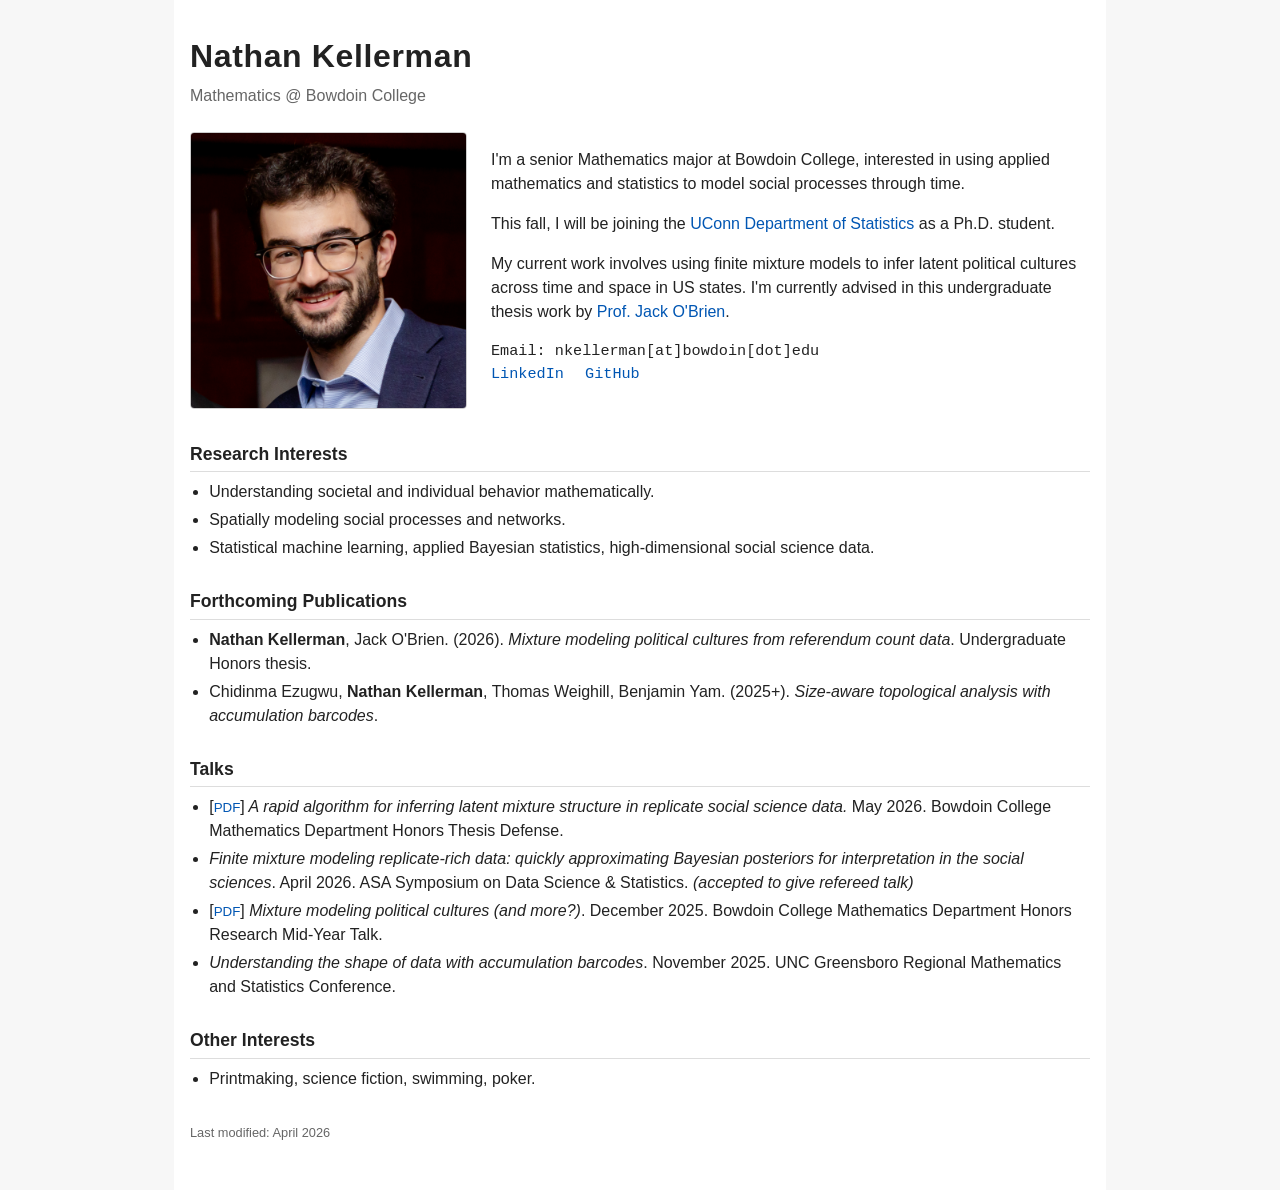
==== index.html @ 4d68c68e "life updates" ====
<!DOCTYPE html>
<html lang="en">
<head> 

  <link rel="shortcut icon" type="image/x-icon" href="images/favicon.png">

  <script src="text-convert.js" defer></script>

  <link rel="stylesheet" href="style.css">
  <meta charset="utf-8">
  <meta name="viewport" content="width=device-width, initial-scale=1">
  <title>Nathan Kellerman</title>
</head>
<body>

<div class="page">

  <header>
    <h1> Nathan Kellerman </h1>
    <h2> Mathematics @ Bowdoin College </h2>

    <div class="intro">
      <img src="images/nk.png">


    <div class="intro-text">
      <p> 
        I'm a senior Mathematics major at Bowdoin College, interested in using applied mathematics and statistics to model social processes through time.
      </p>

       <p> 
        This fall, I will be joining the  <a href="https://statistics.uconn.edu/" target="_blank">UConn Department of Statistics</a> as a Ph.D. student. 
      </p>

      <p>
        My current work involves using finite mixture models to infer latent political cultures across time and space in US states. I'm currently advised in this undergraduate thesis work by <a href="https://cascobayesian.github.io/" target="_blank">Prof. Jack O'Brien</a>.
      </p>

      <div class="contact">
        <div>
          
          Email: <span id="text-convert">npppykwicellppywermans zizi q</span>


        </div>
        <div class="contact-links">
          <a href="http://linkedin.com/in/nathan--kellerman" target="_blank">LinkedIn</a>
          <a href="https://github.com/nathan-kellerman" target="_blank">GitHub</a>
        </div>
      </div>
    </div>
  </div>
  </header>
<main>

    <section id="research">
      <h3>Research Interests</h3>
      <ul>
        <li>Understanding societal and individual behavior mathematically.</li>
        <li>Spatially modeling social processes and networks.</li>
        <li>Statistical machine learning, applied Bayesian statistics, high-dimensional social science data.</li>
    

      </ul>
    </section>

    <section id="publications">
      <h3> Forthcoming Publications</h3> 
      <ul>
        
        <li><b>Nathan Kellerman</b>, Jack O'Brien. (2026). <i>Mixture modeling political cultures from referendum count data</i>. Undergraduate Honors thesis. </li>


        <li>Chidinma Ezugwu, <b>Nathan Kellerman</b>, Thomas Weighill, Benjamin Yam. (2025+). <i>Size-aware topological analysis with accumulation barcodes</i>.</li>
      </ul>
    </section>

    <section id="talks">
      <h3>Talks</h3>
      <ul>

        <li> [<a href="kellerman_UG_thesis_talk.pdf" target=”_blank”><small>PDF</small></a>]<i> A rapid algorithm for inferring latent mixture structure in replicate social science data. </i> May 2026. Bowdoin College Mathematics Department Honors Thesis Defense. </li>

        <li> <i>Finite mixture modeling replicate-rich data: quickly approximating Bayesian posteriors for interpretation in the social sciences</i>. April 2026. ASA Symposium on Data Science & Statistics. <i>(accepted to give refereed talk) </i></li>

        <li> [<a href="kellerman-bbmm-checkin.pdf" target=”_blank”><small>PDF</small></a>] <i>Mixture modeling political cultures (and more?)</i>. December 2025. Bowdoin College Mathematics Department Honors Research Mid-Year Talk.</li>


        <li> <i>Understanding the shape of data with accumulation barcodes</i>. November 2025. UNC Greensboro
        Regional Mathematics and Statistics Conference. </li>
      </ul>
    </section>

    <section id="other">
      <h3>Other Interests</h3>
      <ul>
        <li>Printmaking, science fiction, swimming, poker. </li>
      </ul>
    </section>

  </main>

  <footer>
    Last modified: April 2026
  </footer>

</div>

</body>
</html>
---- style.css ----
body {
  margin: 0;
  padding: 0;
  background-color: #f7f7f7;
  font-family: -apple-system, BlinkMacSystemFont, "Segoe UI", sans-serif;
  line-height: 1.5;
  color: #222;
}

.page {
  max-width: 900px;
  margin: 0 auto;
  padding: 32px 16px 48px;
  background-color: #ffffff;
}


header h1 {
  margin: 0 0 4px;
  font-size: 2rem;
  letter-spacing: 0.02em;
}

header h2 {
  margin: 0;
  font-size: 1rem;
  font-weight: normal;
  color: #666;
}


.intro {
  display: flex;
  align-items: flex-start;
  gap: 24px;
  margin-top: 24px;
  margin-bottom: 32px;
  flex-wrap: wrap;
}

.intro img {
  width: 275px;
  height: auto;
  border: 1px solid #ccc;
  border-radius: 4px;
  object-fit: cover;
}

.intro-text {
  flex: 1 1 240px;
}


.contact {
  margin-top: 12px;
  font-family: "SF Mono", Menlo, Monaco, "Courier New", monospace;
  font-size: 0.95rem;
}

.contact-links a {
  margin-right: 12px;
}



main section {
  margin-bottom: 28px;
}

main h3 {
  font-size: 1.1rem;
  margin-bottom: 8px;
  border-bottom: 1px solid #ddd;
  padding-bottom: 4px;
}

main ul {
  margin: 8px 0 0 1.2em;
  padding: 0;
}

main li {
  margin-bottom: 4px;
}

/* links */

a {
  color: #0056b3;
  text-decoration: none;
}

a:hover {
  text-decoration: underline;
}

/* footer */

footer {
  margin-top: 32px;
  font-size: 0.8rem;
  color: #666;
}

/* mobile viewing */

@media (max-width: 600px) {

  .intro {
    flex-direction: column;
    align-items: center;
  }

  .intro img {
    width: 220px;
    height: 220px;
  }

  header {
    text-align: center;
  }
}
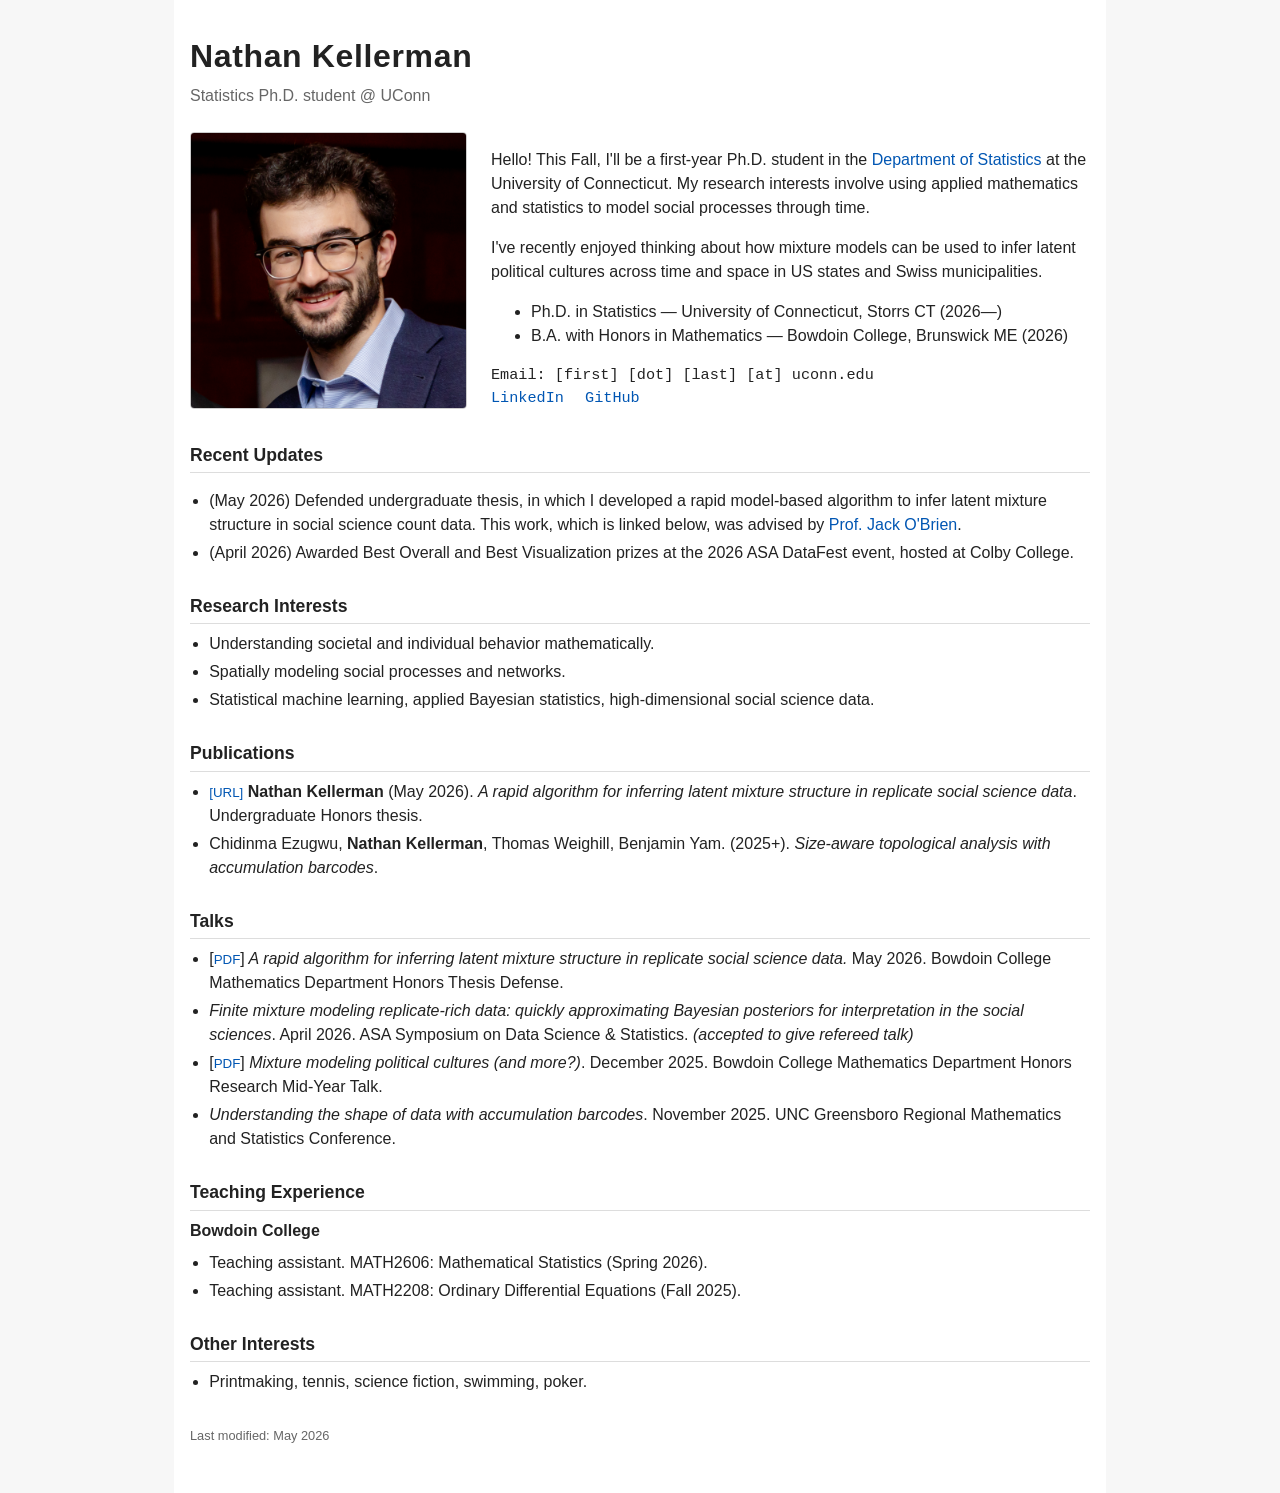
==== commit 10dc168e: "post ug" ====
--- a/index.html
+++ b/index.html
@@ -17,7 +17,7 @@
 
   <header>
     <h1> Nathan Kellerman </h1>
-    <h2> Mathematics @ Bowdoin College </h2>
+    <h2> Statistics Ph.D. student @ UConn </h2>
 
     <div class="intro">
       <img src="images/nk.png">
@@ -25,21 +25,26 @@
 
     <div class="intro-text">
       <p> 
-        I'm a senior Mathematics major at Bowdoin College, interested in using applied mathematics and statistics to model social processes through time.
-      </p>
-
-       <p> 
-        This fall, I will be joining the  <a href="https://statistics.uconn.edu/" target="_blank">UConn Department of Statistics</a> as a Ph.D. student. 
+        Hello! This Fall, I'll be a first-year Ph.D. student in the <a href="https://statistics.uconn.edu/" target="_blank"> Department of Statistics</a> at the University of Connecticut. My research interests involve using applied mathematics and statistics to model social processes through time.
       </p>
 
       <p>
-        My current work involves using finite mixture models to infer latent political cultures across time and space in US states. I'm currently advised in this undergraduate thesis work by <a href="https://cascobayesian.github.io/" target="_blank">Prof. Jack O'Brien</a>.
+        I've recently enjoyed thinking about how mixture models can be used to infer latent political cultures across time and space in US states and Swiss municipalities.
       </p>
+
+      <section id="education">
+      <ul>
+        <li>Ph.D. in Statistics — University of Connecticut, Storrs CT (2026—)</li>
+        <li>
+          B.A. with Honors in Mathematics — Bowdoin College, Brunswick ME (2026)
+        </li>
+      </ul>
+    </section>
 
       <div class="contact">
         <div>
           
-          Email: <span id="text-convert">npppykwicellppywermans zizi q</span>
+          Email: [first] [dot] [last] [at] uconn.edu
 
 
         </div>
@@ -52,6 +57,19 @@
   </div>
   </header>
 <main>
+    <section id='recent_news'>
+      <h3>Recent Updates</h3>
+      <p>
+        <ul>
+          <li>
+          (May 2026) Defended undergraduate thesis, in which I developed a rapid model-based algorithm to infer latent mixture structure in social science count data. This work, which is linked below, was advised by <a href="https://cascobayesian.github.io/" target="_blank">Prof. Jack O'Brien</a>.    
+          </li>
+          <li>
+          (April 2026) Awarded Best Overall and Best Visualization prizes at the 2026 ASA DataFest event, hosted at Colby College.
+          </li>
+      </ul>
+      </p>
+    </section>
 
     <section id="research">
       <h3>Research Interests</h3>
@@ -65,10 +83,10 @@
     </section>
 
     <section id="publications">
-      <h3> Forthcoming Publications</h3> 
+      <h3> Publications</h3>
       <ul>
         
-        <li><b>Nathan Kellerman</b>, Jack O'Brien. (2026). <i>Mixture modeling political cultures from referendum count data</i>. Undergraduate Honors thesis. </li>
+        <li><a href="https://digitalcollections.bowdoin.edu/collection/85" target="_blank"><small>[URL]</small> </a><b>Nathan Kellerman</b> (May 2026). <i>A rapid algorithm for inferring latent mixture structure in replicate social science data</i>. Undergraduate Honors thesis. </li>
 
 
         <li>Chidinma Ezugwu, <b>Nathan Kellerman</b>, Thomas Weighill, Benjamin Yam. (2025+). <i>Size-aware topological analysis with accumulation barcodes</i>.</li>
@@ -79,11 +97,11 @@
       <h3>Talks</h3>
       <ul>
 
-        <li> [<a href="kellerman_UG_thesis_talk.pdf" target=”_blank”><small>PDF</small></a>]<i> A rapid algorithm for inferring latent mixture structure in replicate social science data. </i> May 2026. Bowdoin College Mathematics Department Honors Thesis Defense. </li>
+        <li> [<a href="talks/undergrad/kellerman_UG_thesis_talk.pdf" target=”_blank”><small>PDF</small></a>]<i> A rapid algorithm for inferring latent mixture structure in replicate social science data. </i> May 2026. Bowdoin College Mathematics Department Honors Thesis Defense. </li>
 
         <li> <i>Finite mixture modeling replicate-rich data: quickly approximating Bayesian posteriors for interpretation in the social sciences</i>. April 2026. ASA Symposium on Data Science & Statistics. <i>(accepted to give refereed talk) </i></li>
 
-        <li> [<a href="kellerman-bbmm-checkin.pdf" target=”_blank”><small>PDF</small></a>] <i>Mixture modeling political cultures (and more?)</i>. December 2025. Bowdoin College Mathematics Department Honors Research Mid-Year Talk.</li>
+        <li> [<a href="talks/undergrad/kellerman-bbmm-checkin.pdf" target=”_blank”><small>PDF</small></a>] <i>Mixture modeling political cultures (and more?)</i>. December 2025. Bowdoin College Mathematics Department Honors Research Mid-Year Talk.</li>
 
 
         <li> <i>Understanding the shape of data with accumulation barcodes</i>. November 2025. UNC Greensboro
@@ -91,17 +109,31 @@
       </ul>
     </section>
 
+    <section id='teaching'>
+      <h3>Teaching Experience</h3>
+
+      <b>Bowdoin College</b>
+      <ul>
+        <li>
+          Teaching assistant. MATH2606: Mathematical Statistics (Spring 2026).
+        </li>
+        <li>
+          Teaching assistant. MATH2208: Ordinary Differential Equations (Fall 2025).
+        </li>
+      </ul>
+    </section>
+
     <section id="other">
       <h3>Other Interests</h3>
       <ul>
-        <li>Printmaking, science fiction, swimming, poker. </li>
+        <li>Printmaking, tennis, science fiction, swimming, poker. </li>
       </ul>
     </section>
 
   </main>
 
   <footer>
-    Last modified: April 2026
+    Last modified: May 2026
   </footer>
 
 </div>
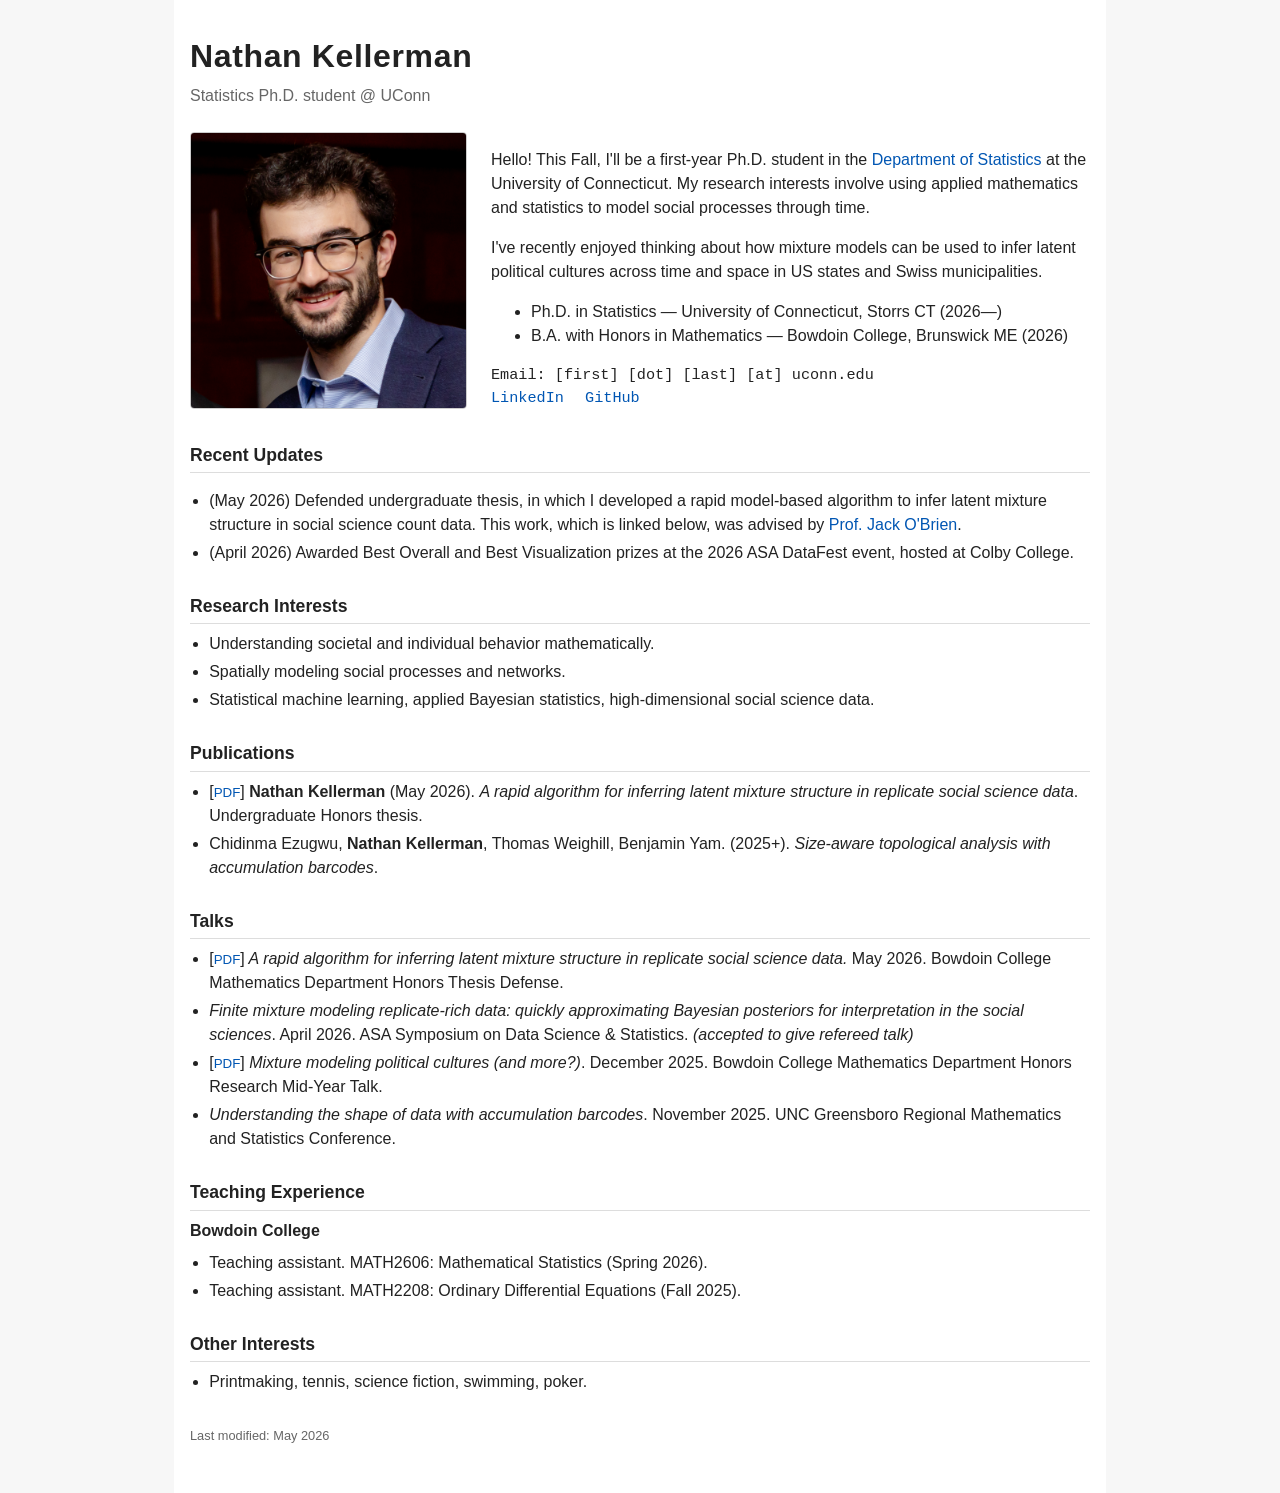
==== commit 4ca7ab02: "ug thesis upload" ====
--- a/index.html
+++ b/index.html
@@ -86,7 +86,7 @@
       <h3> Publications</h3>
       <ul>
         
-        <li><a href="https://digitalcollections.bowdoin.edu/collection/85" target="_blank"><small>[URL]</small> </a><b>Nathan Kellerman</b> (May 2026). <i>A rapid algorithm for inferring latent mixture structure in replicate social science data</i>. Undergraduate Honors thesis. </li>
+        <li>[<a href="papers/nkellerman_bowdoin_thesis.pdf" target=”_blank”><small>PDF</small></a>] <b>Nathan Kellerman</b> (May 2026). <i>A rapid algorithm for inferring latent mixture structure in replicate social science data</i>. Undergraduate Honors thesis. </li>
 
 
         <li>Chidinma Ezugwu, <b>Nathan Kellerman</b>, Thomas Weighill, Benjamin Yam. (2025+). <i>Size-aware topological analysis with accumulation barcodes</i>.</li>
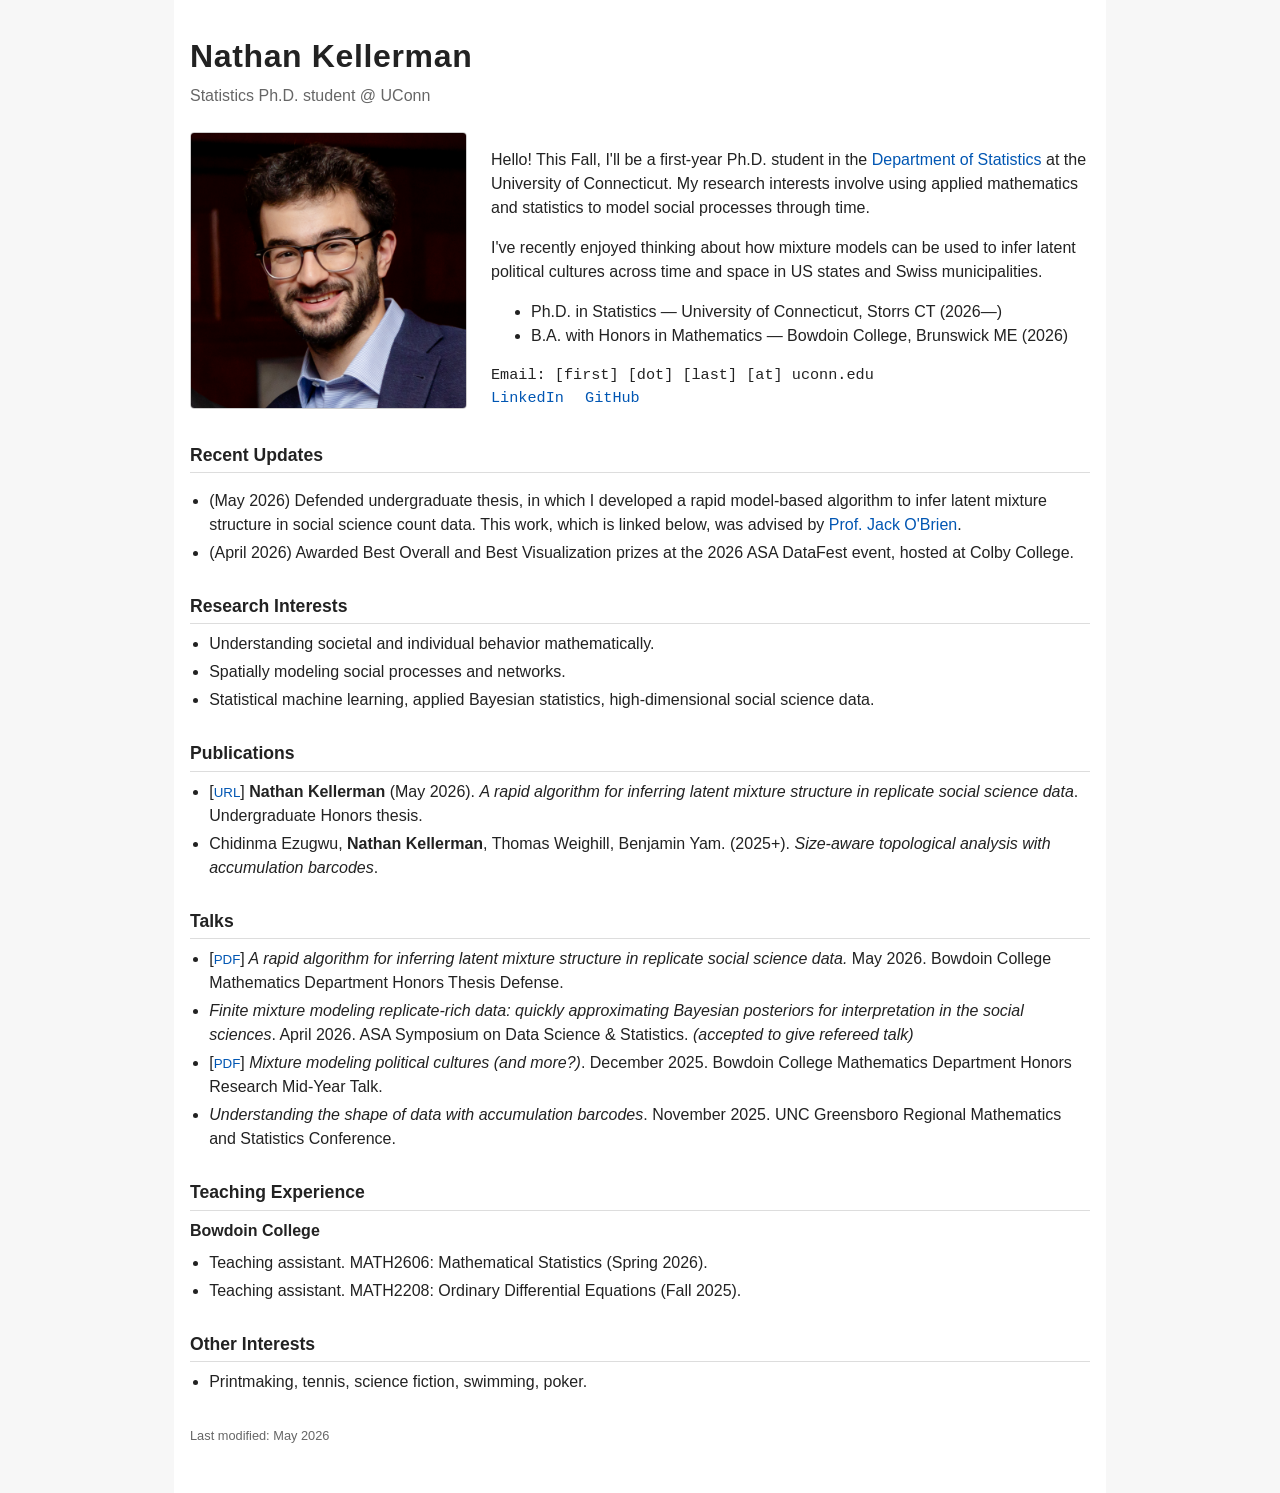
==== commit 3bb144d9: "bowdoin thesis link" ====
--- a/index.html
+++ b/index.html
@@ -86,7 +86,7 @@
       <h3> Publications</h3>
       <ul>
         
-        <li>[<a href="papers/nkellerman_bowdoin_thesis.pdf" target=”_blank”><small>PDF</small></a>] <b>Nathan Kellerman</b> (May 2026). <i>A rapid algorithm for inferring latent mixture structure in replicate social science data</i>. Undergraduate Honors thesis. </li>
+        <li>[<a href="https://digitalcollections.bowdoin.edu/view/60900/a-rapid-algorithm-for-inferring-latent-mixture-structure-in-replicate-social-science-data?q=must,any,contains,kellerman&offset=0&limit=50&q=filter,parents,equals,85" target=”_blank”><small>URL</small></a>] <b>Nathan Kellerman</b> (May 2026). <i>A rapid algorithm for inferring latent mixture structure in replicate social science data</i>. Undergraduate Honors thesis. </li>
 
 
         <li>Chidinma Ezugwu, <b>Nathan Kellerman</b>, Thomas Weighill, Benjamin Yam. (2025+). <i>Size-aware topological analysis with accumulation barcodes</i>.</li>
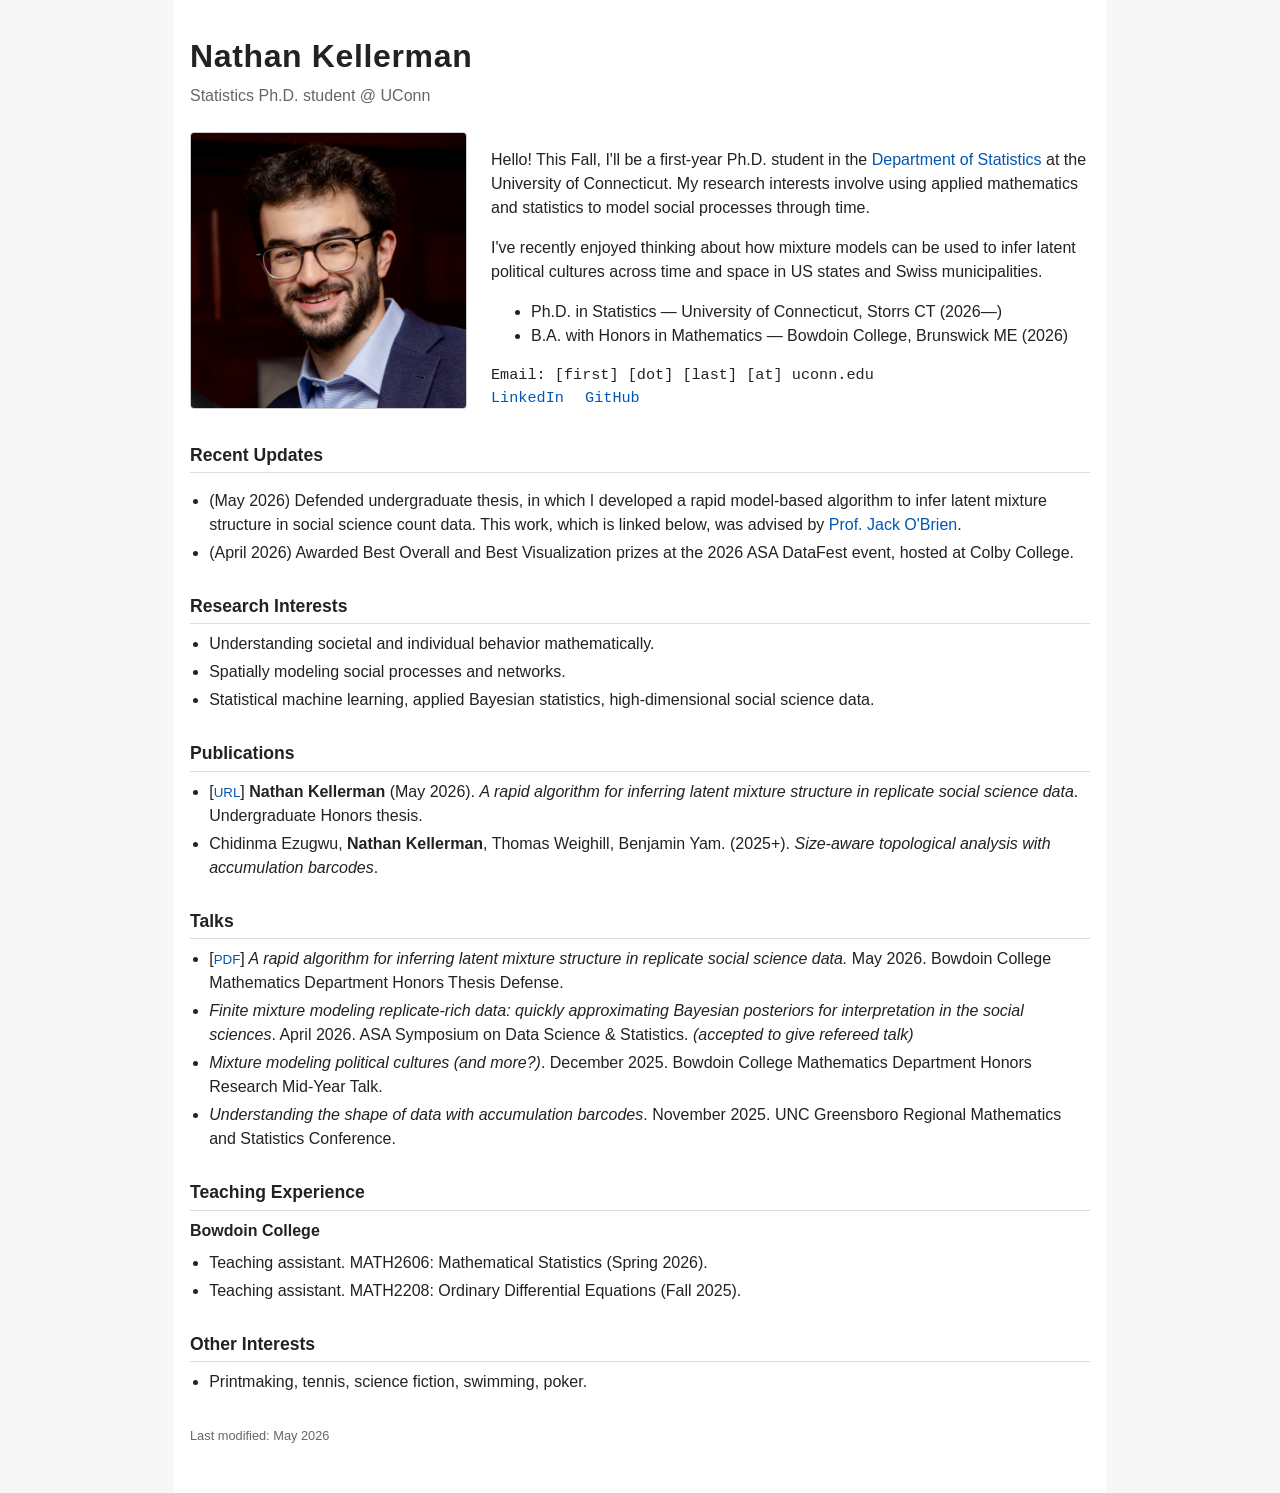
==== commit 5038a3ee: "updated talks" ====
--- a/index.html
+++ b/index.html
@@ -101,7 +101,7 @@
 
         <li> <i>Finite mixture modeling replicate-rich data: quickly approximating Bayesian posteriors for interpretation in the social sciences</i>. April 2026. ASA Symposium on Data Science & Statistics. <i>(accepted to give refereed talk) </i></li>
 
-        <li> [<a href="talks/undergrad/kellerman-bbmm-checkin.pdf" target=”_blank”><small>PDF</small></a>] <i>Mixture modeling political cultures (and more?)</i>. December 2025. Bowdoin College Mathematics Department Honors Research Mid-Year Talk.</li>
+        <li> <i>Mixture modeling political cultures (and more?)</i>. December 2025. Bowdoin College Mathematics Department Honors Research Mid-Year Talk.</li>
 
 
         <li> <i>Understanding the shape of data with accumulation barcodes</i>. November 2025. UNC Greensboro
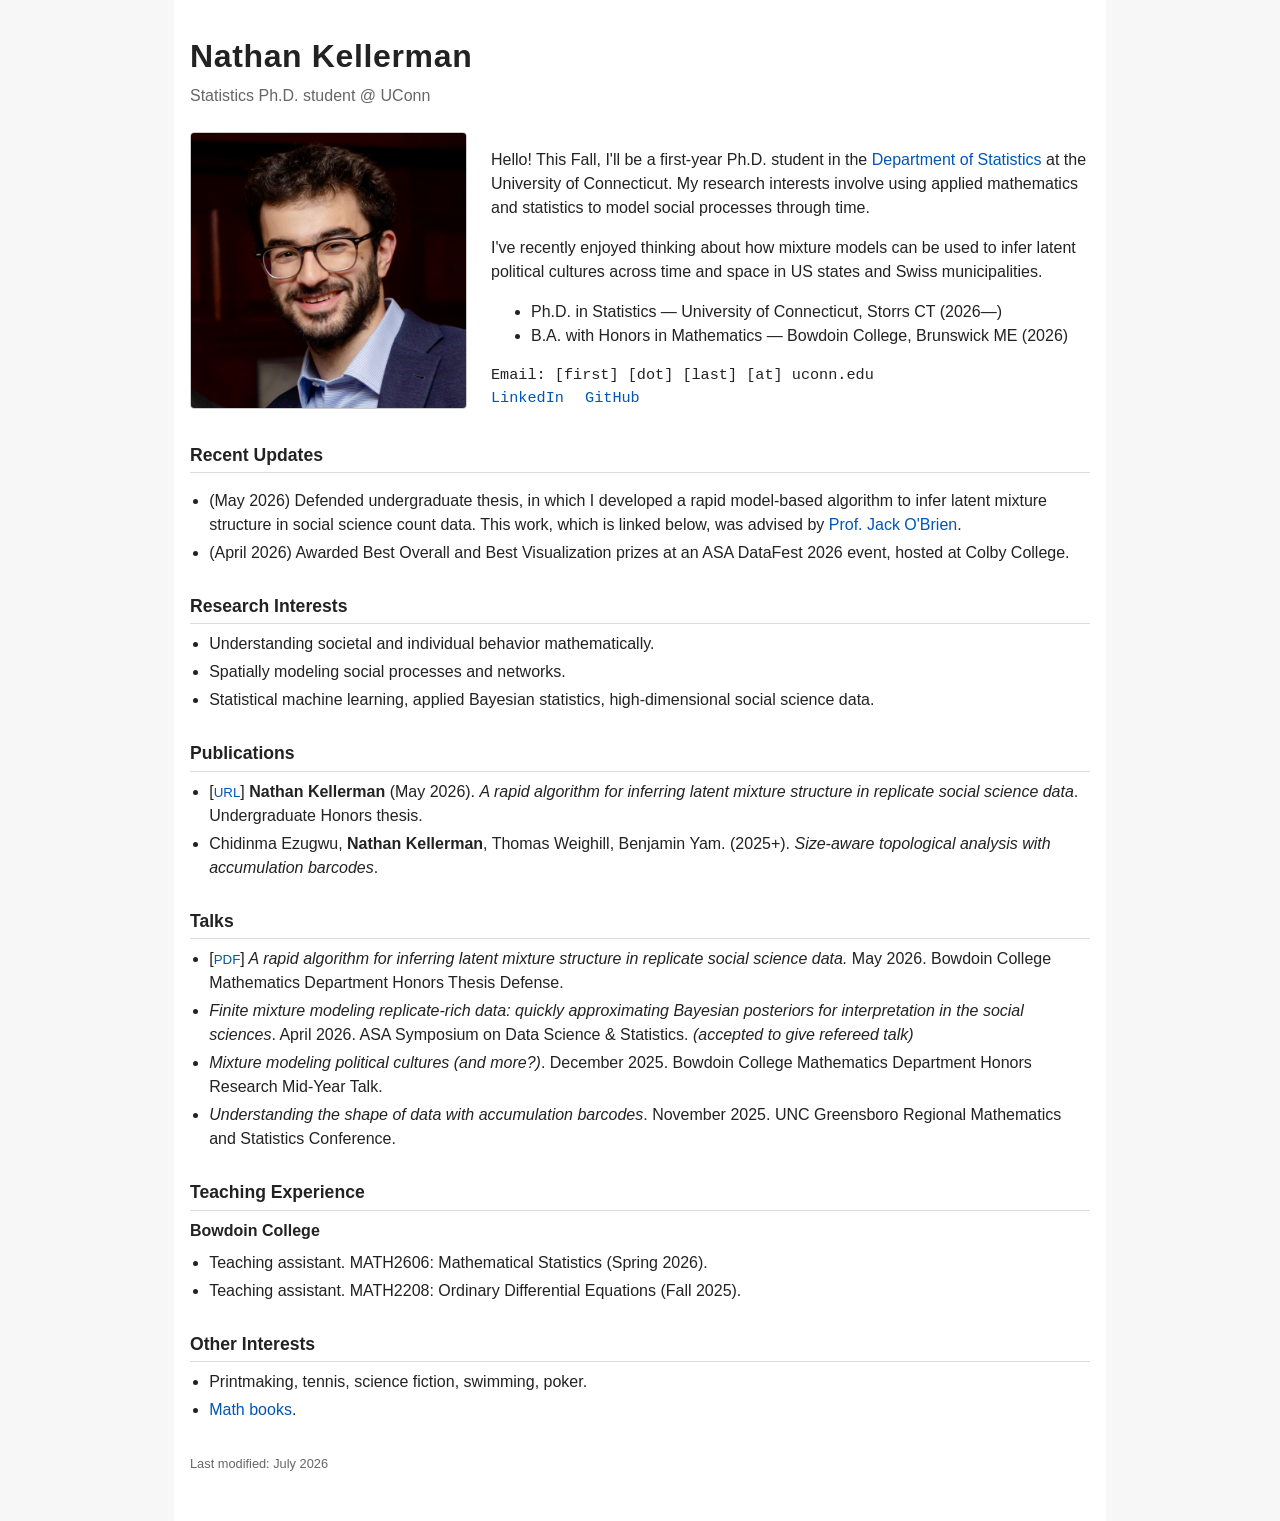
==== commit ba0fc3fa: "july book update" ====
--- a/index.html
+++ b/index.html
@@ -65,7 +65,7 @@
           (May 2026) Defended undergraduate thesis, in which I developed a rapid model-based algorithm to infer latent mixture structure in social science count data. This work, which is linked below, was advised by <a href="https://cascobayesian.github.io/" target="_blank">Prof. Jack O'Brien</a>.    
           </li>
           <li>
-          (April 2026) Awarded Best Overall and Best Visualization prizes at the 2026 ASA DataFest event, hosted at Colby College.
+          (April 2026) Awarded Best Overall and Best Visualization prizes at an ASA DataFest 2026 event, hosted at Colby College.
           </li>
       </ul>
       </p>
@@ -127,13 +127,15 @@
       <h3>Other Interests</h3>
       <ul>
         <li>Printmaking, tennis, science fiction, swimming, poker. </li>
+        <li><a href="math_books.html">Math books</a>.
+        </li>
       </ul>
     </section>
 
   </main>
 
   <footer>
-    Last modified: May 2026
+    Last modified: July 2026
   </footer>
 
 </div>
--- a/style.css
+++ b/style.css
@@ -121,3 +121,15 @@
     text-align: center;
   }
 }
+
+/* nk misc */
+
+.center-text {
+  text-align: center;
+}
+
+hr {
+  border: none;
+  border-top: 1px solid #ddd;
+  margin: 32px 0;
+}
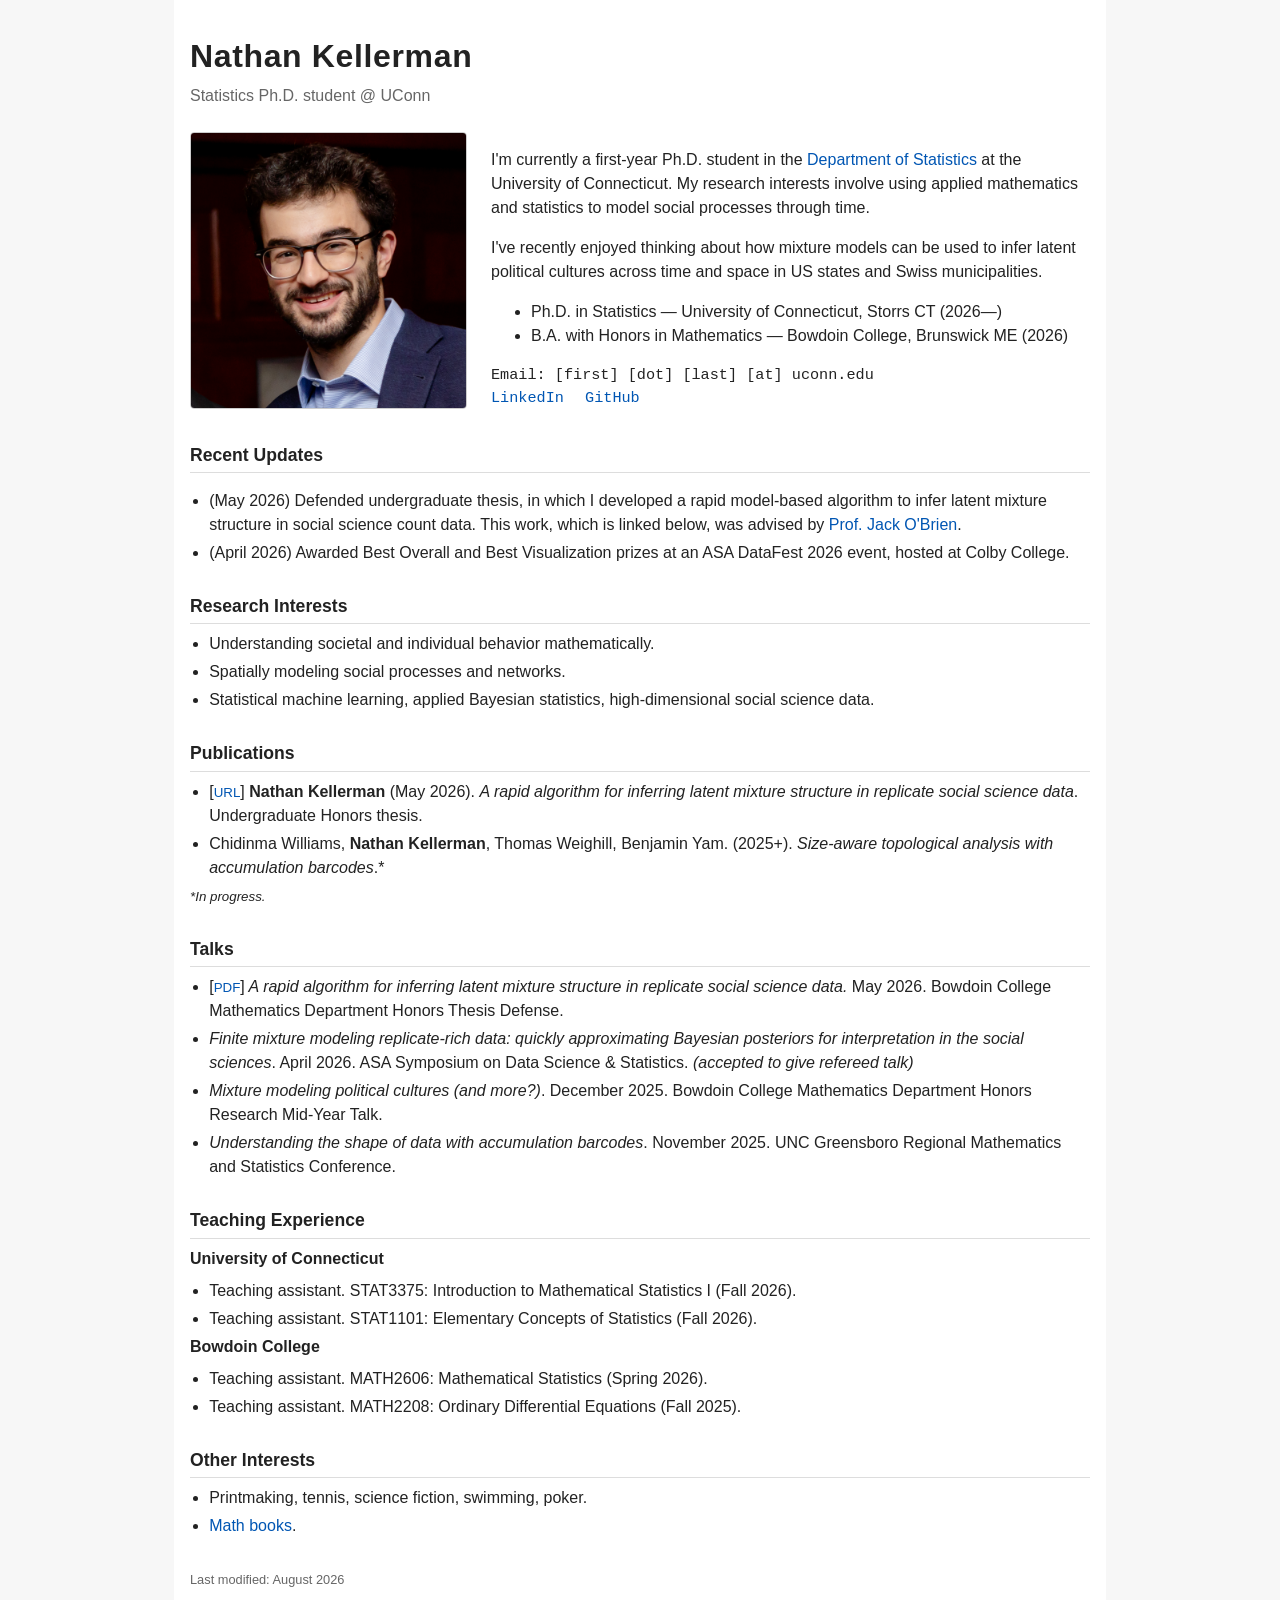
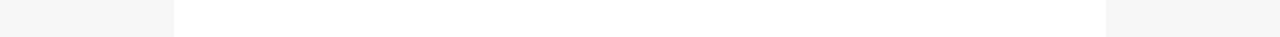
==== commit d9376e0c: "FA26 update" ====
--- a/index.html
+++ b/index.html
@@ -25,7 +25,7 @@
 
     <div class="intro-text">
       <p> 
-        Hello! This Fall, I'll be a first-year Ph.D. student in the <a href="https://statistics.uconn.edu/" target="_blank"> Department of Statistics</a> at the University of Connecticut. My research interests involve using applied mathematics and statistics to model social processes through time.
+        I'm currently a first-year Ph.D. student in the <a href="https://statistics.uconn.edu/" target="_blank"> Department of Statistics</a> at the University of Connecticut. My research interests involve using applied mathematics and statistics to model social processes through time.
       </p>
 
       <p>
@@ -89,8 +89,9 @@
         <li>[<a href="https://digitalcollections.bowdoin.edu/view/60900/a-rapid-algorithm-for-inferring-latent-mixture-structure-in-replicate-social-science-data?q=must,any,contains,kellerman&offset=0&limit=50&q=filter,parents,equals,85" target=”_blank”><small>URL</small></a>] <b>Nathan Kellerman</b> (May 2026). <i>A rapid algorithm for inferring latent mixture structure in replicate social science data</i>. Undergraduate Honors thesis. </li>
 
 
-        <li>Chidinma Ezugwu, <b>Nathan Kellerman</b>, Thomas Weighill, Benjamin Yam. (2025+). <i>Size-aware topological analysis with accumulation barcodes</i>.</li>
+        <li>Chidinma Williams, <b>Nathan Kellerman</b>, Thomas Weighill, Benjamin Yam. (2025+). <i>Size-aware topological analysis with accumulation barcodes</i>.*</li>
       </ul>
+       <i><small>*In progress. </small></i>
     </section>
 
     <section id="talks">
@@ -112,6 +113,16 @@
     <section id='teaching'>
       <h3>Teaching Experience</h3>
 
+      <b>University of Connecticut</b>
+      <ul>
+        <li>
+          Teaching assistant. STAT3375: Introduction to Mathematical Statistics I (Fall 2026).
+        </li>
+        <li>
+          Teaching assistant. STAT1101: Elementary Concepts of Statistics (Fall 2026).
+        </li>
+      </ul>
+
       <b>Bowdoin College</b>
       <ul>
         <li>
@@ -121,6 +132,7 @@
           Teaching assistant. MATH2208: Ordinary Differential Equations (Fall 2025).
         </li>
       </ul>
+
     </section>
 
     <section id="other">
@@ -135,7 +147,7 @@
   </main>
 
   <footer>
-    Last modified: July 2026
+    Last modified: August 2026
   </footer>
 
 </div>
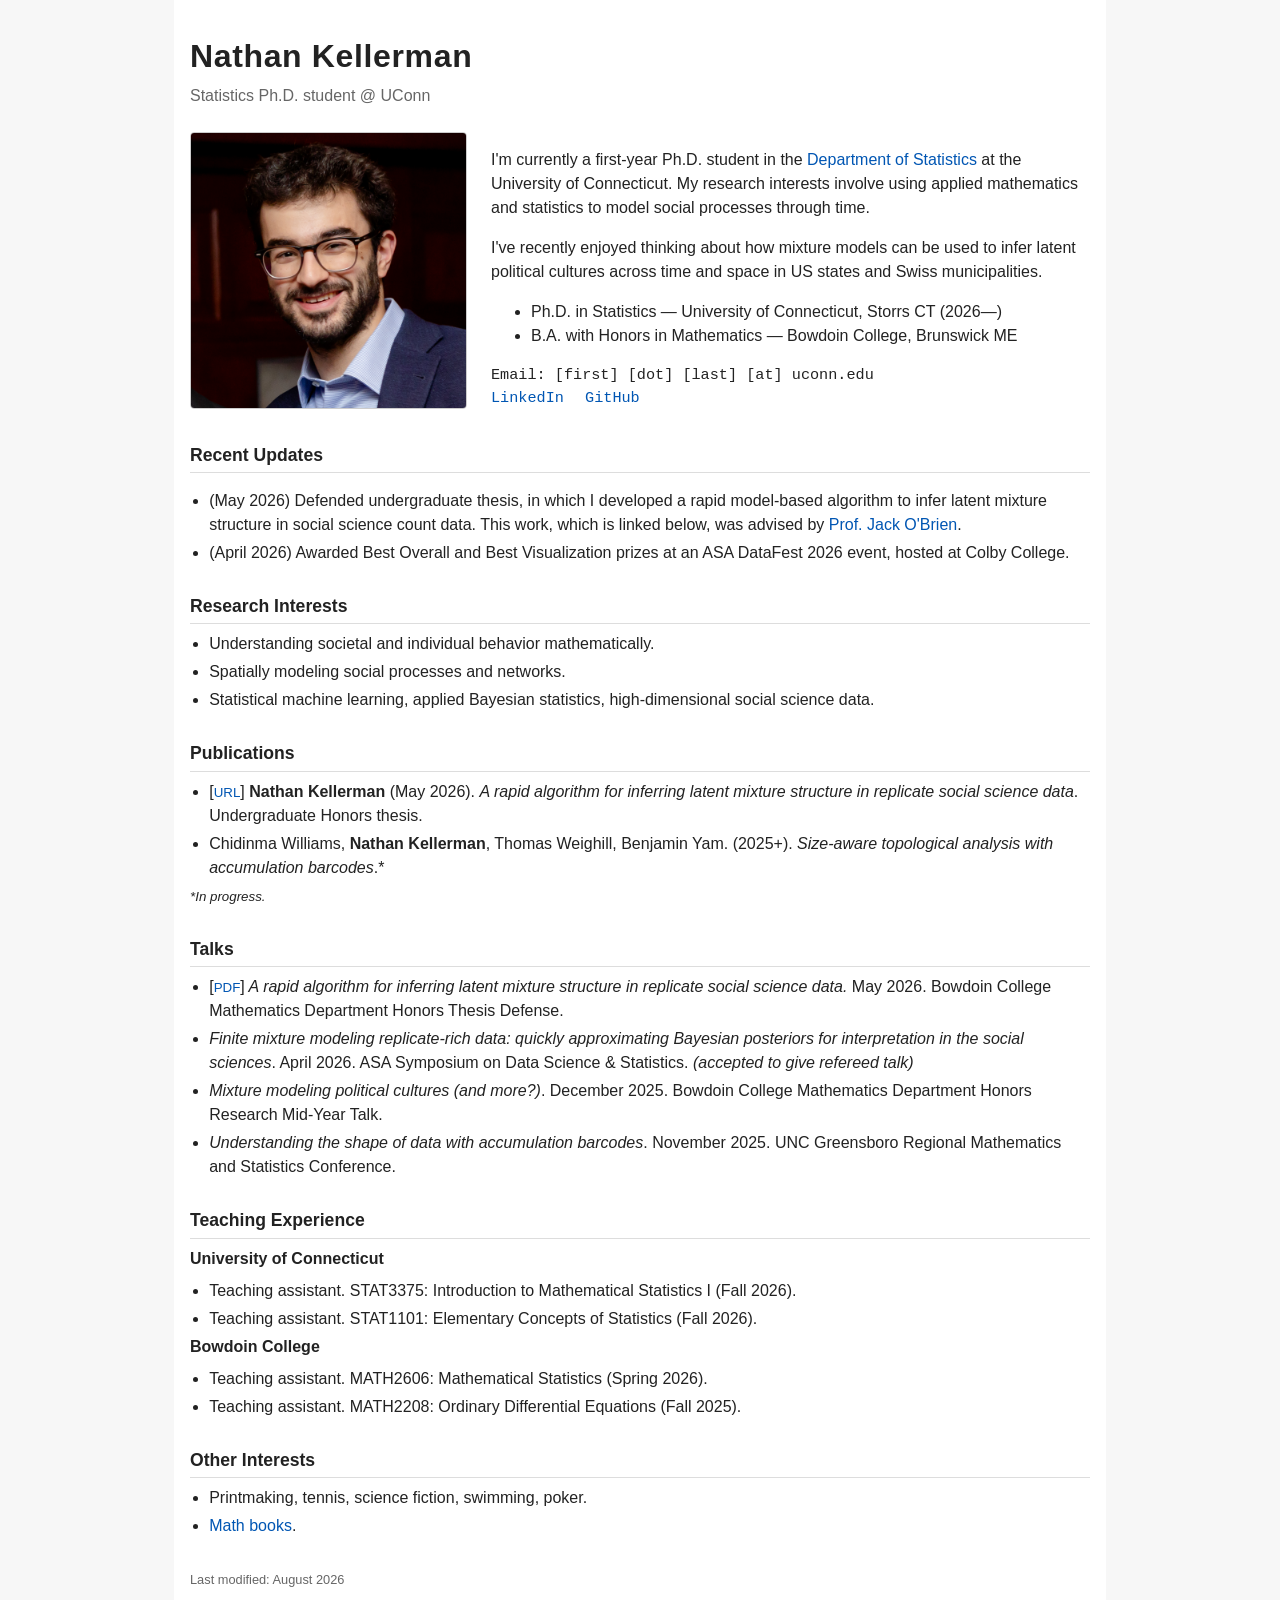
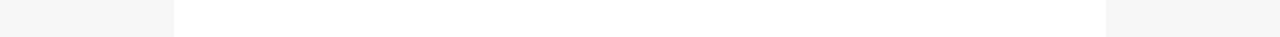
==== commit 62c0e4ff: "QoL misc" ====
--- a/index.html
+++ b/index.html
@@ -36,7 +36,7 @@
       <ul>
         <li>Ph.D. in Statistics — University of Connecticut, Storrs CT (2026—)</li>
         <li>
-          B.A. with Honors in Mathematics — Bowdoin College, Brunswick ME (2026)
+          B.A. with Honors in Mathematics — Bowdoin College, Brunswick ME
         </li>
       </ul>
     </section>
